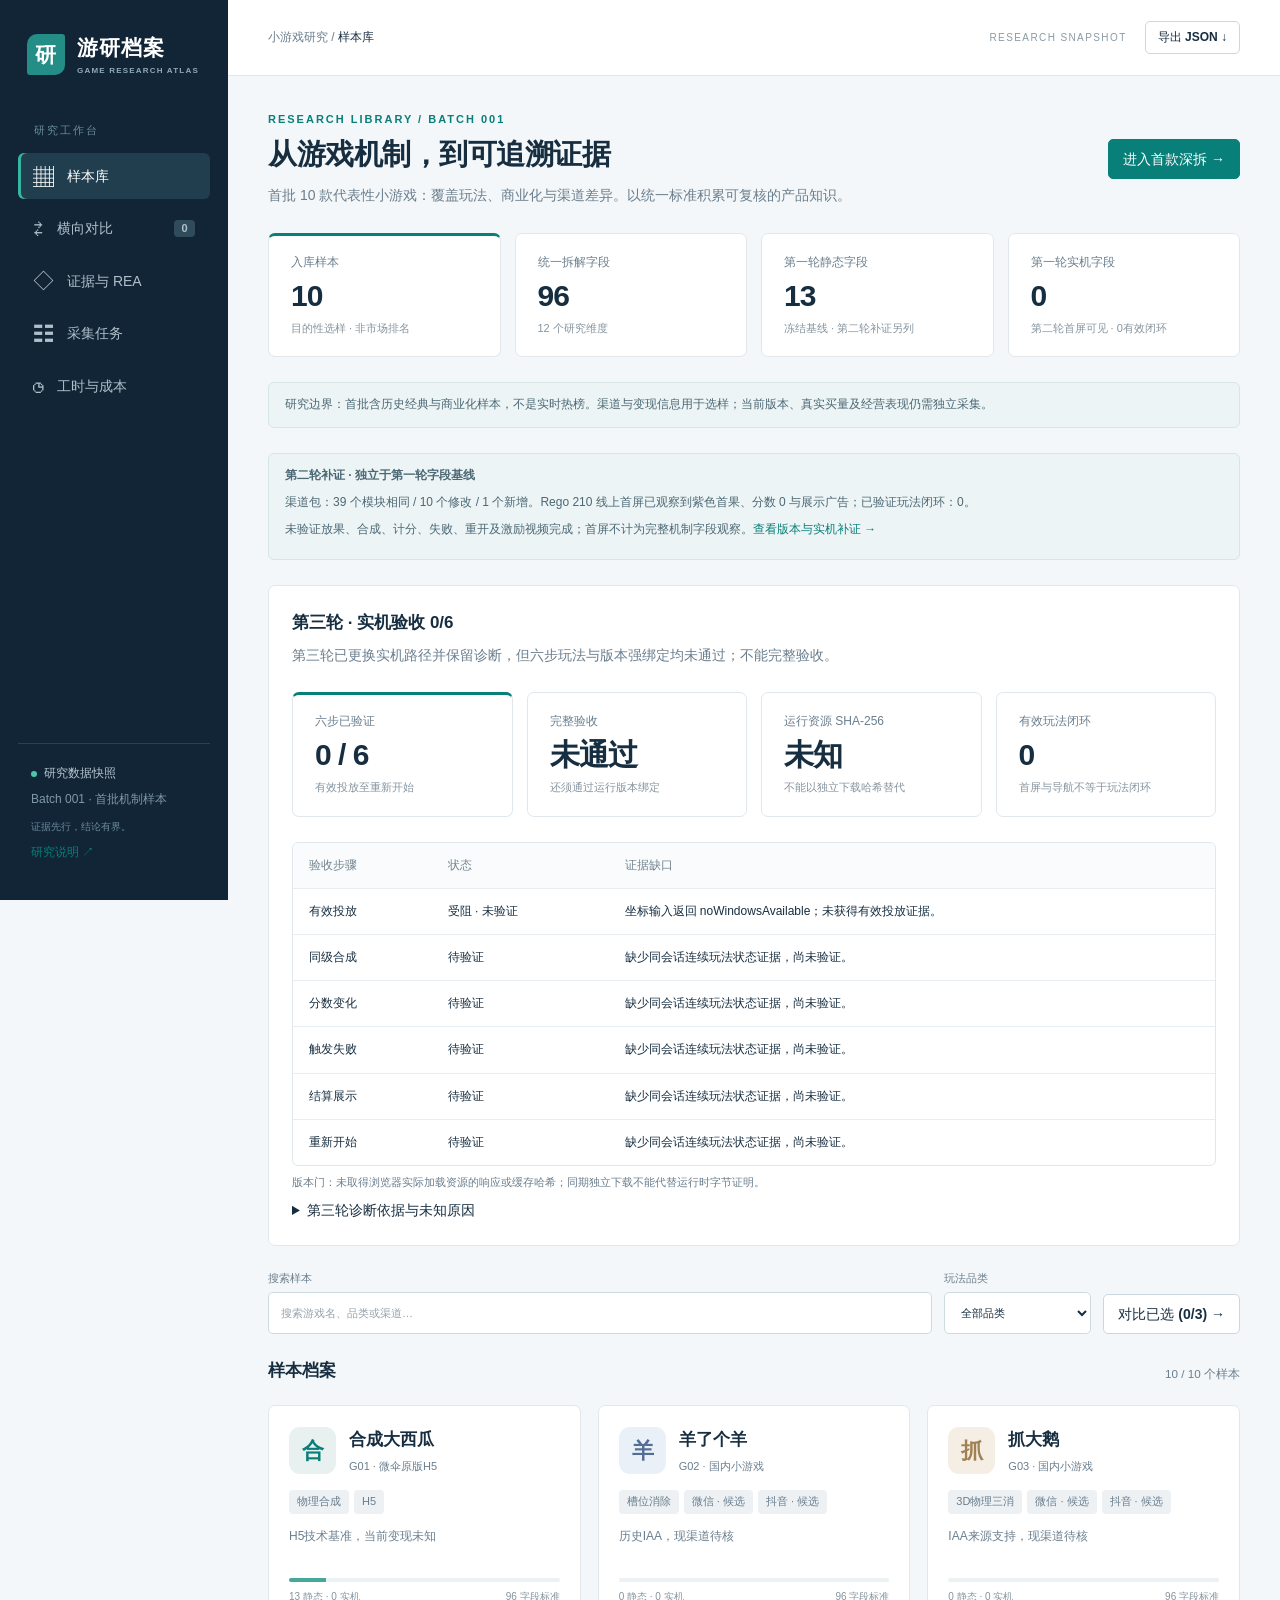
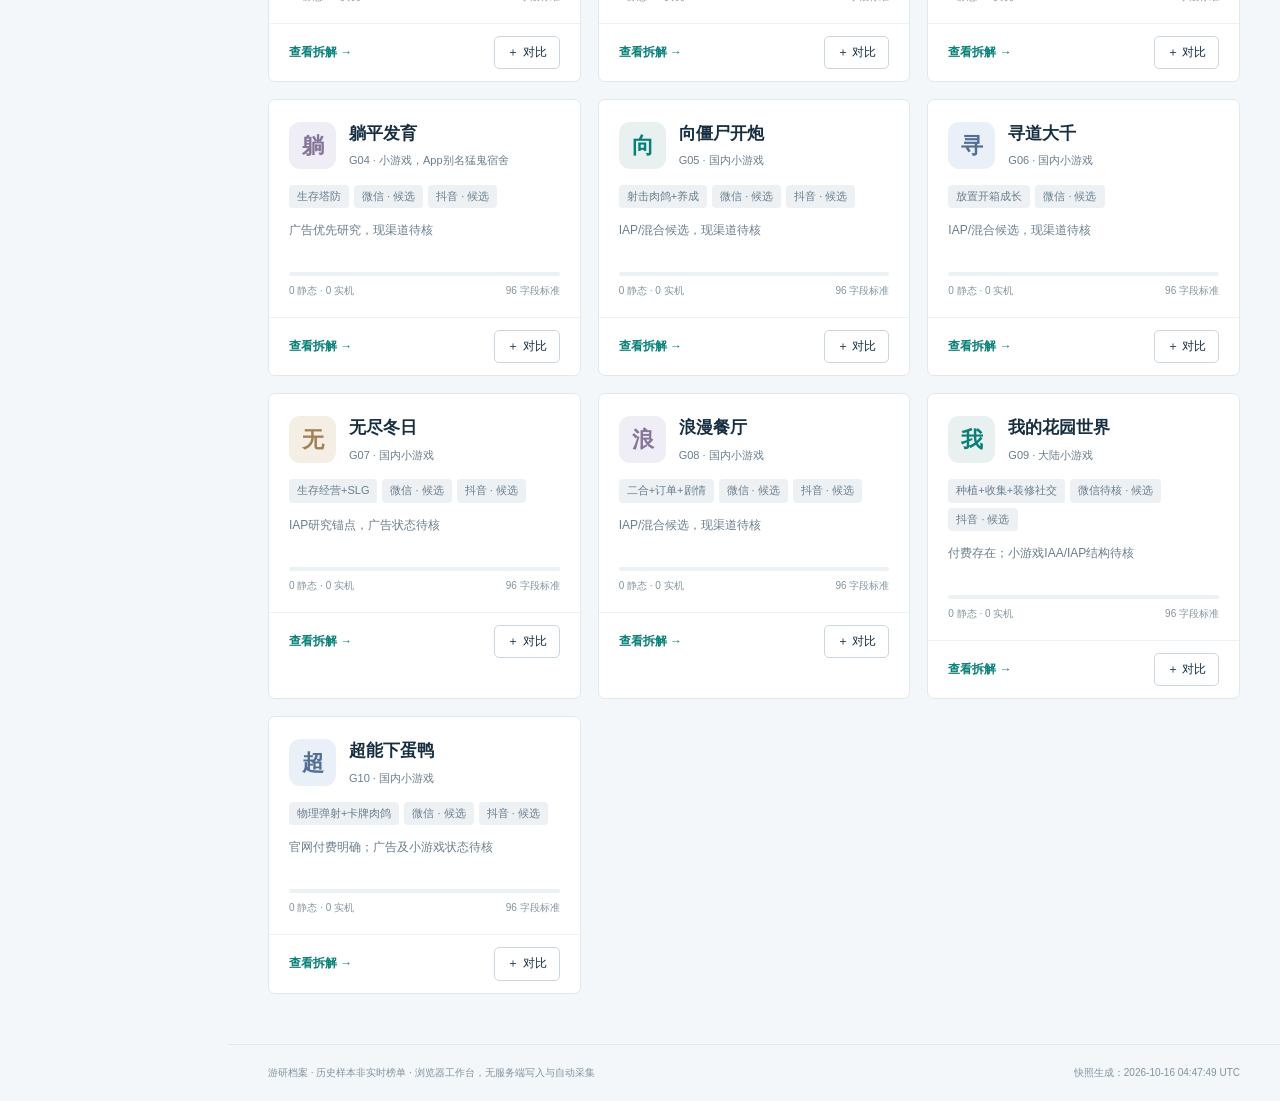
==== docs/index.html @ e25ce970 "Publish game research atlas with auditable evidence boundaries Add 10-game research library, compari" ====
<!doctype html>
<html lang="zh-CN"><head><meta charset="utf-8"><meta name="viewport" content="width=device-width,initial-scale=1"><meta name="description" content="游研档案：以可追溯证据研究小游戏机制。10款样本、96字段拆解、REA对照与持续采集工作台。"><title>游研档案 · 小游戏研究工作台</title><link rel="stylesheet" href="styles.css"><script src="core.js" defer></script><script src="app.js" defer></script></head>
<body><a class="skip" href="#main">跳到主内容</a><aside class="sidebar"><a class="brand" href="#library"><span class="brand-mark">研</span><span>游研档案<small>GAME RESEARCH ATLAS</small></span></a><div class="side-caption">研究工作台</div><nav aria-label="主导航"><a href="#library" data-nav="library"><span>▦</span>样本库</a><a href="#compare" data-nav="compare"><span>⇄</span>横向对比 <b id="compare-count">0</b></a><a href="#evidence" data-nav="evidence"><span>◇</span>证据与 REA</a><a href="#operations" data-nav="operations"><span>☷</span>采集任务</a><a href="#cost" data-nav="cost"><span>◷</span>工时与成本</a></nav><div class="side-bottom"><span class="status-dot"></span>研究数据快照<p>Batch 001 · 首批机制样本</p><small>证据先行，结论有界。</small><p><a href="about.html">研究说明 ↗</a></p></div></aside>
<div class="workspace"><header class="topbar"><span>小游戏研究 / <strong id="breadcrumb">样本库</strong></span><div><span class="local-chip">RESEARCH SNAPSHOT</span><button class="button small" id="export">导出 JSON ↓</button></div></header><main id="main" tabindex="-1"><div class="loading">正在读取研究快照…</div></main><footer>游研档案 · 历史样本非实时榜单 · 浏览器工作台，无服务端写入与自动采集<span id="snapshot-date"></span></footer></div><div id="toast" role="status" aria-live="polite"></div></body></html>
---- docs/styles.css ----
:root{--navy:#112537;--ink:#172e40;--muted:#6a7e8d;--line:#e1e8ed;--bg:#f4f7f9;--teal:#087f78;--pale:#e9f5f2;--amber:#a86a1a}*{box-sizing:border-box}body{margin:0;font-family:Inter,-apple-system,BlinkMacSystemFont,"PingFang SC","Microsoft YaHei",sans-serif;color:var(--ink);background:var(--bg);font-size:14px;line-height:1.6}button,input,select{font:inherit}button,a,summary,select{touch-action:manipulation}a{color:var(--teal);text-decoration:none}button,a,input,select,summary{outline-offset:4px}:focus-visible{outline:3px solid #2aaba0}button{cursor:pointer}button:disabled{cursor:not-allowed;opacity:.5}.skip{position:fixed;top:-60px;left:15px;z-index:50;background:white;padding:12px}.skip:focus{top:10px}.sidebar{position:fixed;inset:0 auto 0 0;width:228px;background:var(--navy);color:#b8c8d1;padding:31px 18px;display:flex;flex-direction:column;z-index:5}.brand{color:white;display:flex;gap:12px;align-items:center;padding:0 9px;font-size:21px;font-weight:650;letter-spacing:1px}.brand-mark{background:#248d85;color:white;width:38px;height:41px;text-align:center;line-height:41px;border-radius:10px 3px}.brand small{display:block;font-size:8px;color:#91aab7;letter-spacing:1.2px}.side-caption{font-size:11px;letter-spacing:2px;margin:45px 16px 13px;color:#6c8b9b}.sidebar nav{display:grid;gap:6px}.sidebar nav a{color:#aec0ca;padding:12px 15px;border-radius:6px;display:flex;gap:13px;align-items:center}.sidebar nav a span{font-size:21px;line-height:1}.sidebar nav a.active{background:#203e4e;color:#fff;box-shadow:inset 3px 0 #36b6a0}.sidebar nav a:hover{background:#1b3546}.sidebar nav b{margin-left:auto;background:#304c5c;font-size:11px;min-width:21px;border-radius:4px;text-align:center}.side-bottom{margin-top:auto;font-size:12px;padding:20px 13px 0;border-top:1px solid #2b414f}.side-bottom p{margin:7px 0;color:#8098a6}.side-bottom small{color:#6c899a}.status-dot{width:6px;height:6px;background:#4cc5ab;display:inline-block;border-radius:50%;margin-right:7px}.workspace{margin-left:228px}.topbar{height:76px;padding:0 40px;background:#fff;border-bottom:1px solid var(--line);display:flex;justify-content:space-between;align-items:center;color:var(--muted);font-size:12px;gap:20px}.topbar strong{color:var(--ink);font-weight:500}.topbar>div{display:flex;align-items:center;gap:18px}.local-chip{font-size:10px;letter-spacing:1.4px;color:#8a9aa4}.button{border:1px solid #cbd7df;border-radius:5px;background:#fff;color:var(--ink);padding:8px 14px;font-weight:550;display:inline-flex;align-items:center;justify-content:center;gap:8px}.button:hover{border-color:var(--teal);color:var(--teal)}.button.primary{background:var(--teal);border-color:var(--teal);color:white}.button.selected{background:var(--pale);border-color:#80bfb5;color:#076e66}.button.small{padding:6px 12px;font-size:12px}main{padding:35px 40px 50px;max-width:1700px;margin:auto;min-height:calc(100vh - 130px)}.eyebrow{font-size:11px;letter-spacing:2px;font-weight:650;color:var(--teal);margin-bottom:7px}h1{font-size:29px;line-height:1.3;letter-spacing:-.5px;font-weight:650;margin:0 0 11px}h2{font-size:17px;margin:0 0 6px;font-weight:650}h3{font-size:14px;margin:0 0 8px}p{margin:8px 0}.intro{color:var(--muted);max-width:850px;margin:0}.page-heading{display:flex;align-items:center;justify-content:space-between;gap:20px;margin-bottom:26px}.badge{font-size:11px;white-space:nowrap;padding:3px 8px;border-radius:4px;background:#edf1f4;color:#687d8d;display:inline-flex;align-items:center;gap:5px;font-weight:500}.badge.static_verified,.badge.observed{background:#e6f4ef;color:#147865}.badge.blocked{background:#fff1dc;color:#98631e}.badge.inferred{background:#f0ebfb;color:#7861a2}.metrics{display:grid;grid-template-columns:repeat(4,1fr);gap:14px;margin:25px 0}.metric{background:#fff;border:1px solid var(--line);padding:19px 22px;border-radius:7px}.metric label{display:block;font-size:12px;color:var(--muted)}.metric strong{font-size:30px;font-weight:650;line-height:1.6;letter-spacing:-1px}.metric small{display:block;color:#85949f;font-size:11px}.metric.accent{border-top:3px solid var(--teal);padding-top:17px}.notice{background:#edf4f5;border:1px solid #d6e5e8;border-radius:6px;padding:12px 16px;color:#4b6875;font-size:12px;margin-bottom:25px}.notice.warn{background:#fff8ec;border-color:#f0dfbd;color:#8c6e3b}.toolbar{display:flex;align-items:end;gap:12px;margin:24px 0 16px;flex-wrap:wrap}.toolbar label{display:flex;flex-direction:column;gap:5px;font-size:11px;color:var(--muted)}.toolbar label.search{flex:1;min-width:210px}.toolbar input,.toolbar select{border:1px solid #cedae2;border-radius:5px;background:#fff;padding:10px 12px;color:var(--ink);min-height:42px}.toolbar input::placeholder{color:#94a2ac}.section-title{display:flex;justify-content:space-between;align-items:center;margin:23px 0 14px}.section-title small{color:var(--muted)}.sample-grid{display:grid;grid-template-columns:repeat(3,minmax(0,1fr));gap:17px}.sample-card{border:1px solid var(--line);border-radius:7px;background:white;overflow:hidden;transition:box-shadow .15s,transform .15s}.sample-card:hover{box-shadow:0 6px 20px #132b3b0a;transform:translateY(-2px)}.card-header{padding:20px 20px 14px;display:flex;gap:13px;align-items:center}.game-mark{width:47px;height:47px;flex:0 0 47px;border-radius:11px;background:#e8f1ef;display:flex;align-items:center;justify-content:center;color:var(--teal);font-weight:750;font-size:22px;letter-spacing:-1px}.game-mark.tone-1{background:#eaf0f8;color:#536e95}.game-mark.tone-2{background:#f5eee5;color:#a18153}.game-mark.tone-3{background:#efedf5;color:#857599}.card-header h2{font-size:17px;margin:0 0 1px}.card-header small{font-size:11px;color:var(--muted)}.card-body{padding:0 20px 18px}.card-tags{display:flex;gap:5px;flex-wrap:wrap;margin-bottom:13px}.card-sub{font-size:12px;color:var(--muted);min-height:38px}.progress-track{height:4px;background:#ecf1f4;border-radius:3px;margin:13px 0 7px;overflow:hidden}.progress-track i{display:block;height:100%;background:#46a898}.progress-caption{display:flex;justify-content:space-between;font-size:10px;color:#83949e}.card-actions{border-top:1px solid #edf1f4;display:flex;padding:12px 20px;justify-content:space-between;align-items:center}.card-actions a{font-size:12px;font-weight:600}.empty{padding:52px 25px;text-align:center;border:1px dashed #c7d4dc;border-radius:7px;background:white;color:var(--muted);grid-column:1/-1}.empty strong{display:block;color:var(--ink);font-size:17px;margin-bottom:6px}.panel{background:#fff;border:1px solid var(--line);border-radius:7px;padding:23px;margin:17px 0}.two-columns{display:grid;grid-template-columns:1fr 1fr;gap:18px}.two-columns>.panel{margin-top:0}.key-value{display:grid;grid-template-columns:120px 1fr;gap:10px;font-size:12px;margin-top:15px}.key-value dt{color:var(--muted)}.key-value dd{margin:0;overflow-wrap:anywhere}.subnav{display:flex;gap:7px;flex-wrap:wrap;margin:23px 0}.subnav a{padding:6px 11px;background:white;border:1px solid var(--line);font-size:12px;border-radius:4px}.field-group{scroll-margin-top:20px}.field-group>h2{padding:18px 0 8px}.field-group>h2 small{color:var(--muted);font-size:11px;font-weight:400;margin-left:9px}.field{border:1px solid var(--line);border-bottom:0;background:#fff}.field:first-of-type{border-radius:6px 6px 0 0}.field:last-child{border-bottom:1px solid var(--line);border-radius:0 0 6px 6px}.field summary{padding:14px 17px;cursor:pointer;display:flex;justify-content:space-between;gap:15px;list-style:none;font-size:13px}.field summary::-webkit-details-marker{display:none}.field summary:before{content:'›';color:#8c9aa3;font-size:18px;line-height:20px}.field[open] summary:before{transform:rotate(90deg)}.field summary .question{flex:1}.field-content{padding:0 20px 20px 43px;font-size:12px}.field-id{font-family:monospace;font-size:10px;color:#7e929e;overflow-wrap:anywhere;margin-bottom:10px}.finding{border-left:2px solid #b3d9d1;padding-left:12px;margin:12px 0;line-height:1.9}.muted{color:var(--muted)}.evidence-links{display:flex;flex-wrap:wrap;gap:6px;margin:12px 0}.evidence-links a{font-family:monospace;font-size:11px;border:1px solid #c8dfdb;background:#f3faf8;border-radius:4px;padding:3px 8px}.table-wrap{overflow:auto;border:1px solid var(--line);border-radius:6px;background:#fff}table{width:100%;border-collapse:collapse;font-size:12px}th,td{text-align:left;padding:13px 16px;border-bottom:1px solid #e8edf1;vertical-align:top}th{font-weight:550;background:#f9fbfc;color:#738590;white-space:nowrap}tr:last-child td{border-bottom:0}td strong{font-weight:600}.compare-table{min-width:700px;table-layout:fixed}.compare-table th:first-child{width:210px}.compare-table td{min-width:220px;overflow-wrap:anywhere}.compare-table .finding{font-size:11px}.compare-table details summary{cursor:pointer;color:var(--teal);margin-top:7px}.compare-selectors{display:flex;flex-wrap:wrap;gap:8px}.evidence-card{scroll-margin-top:20px}.evidence-card .source-row{font-size:11px;color:var(--muted);display:flex;justify-content:space-between;gap:10px;margin-bottom:10px}.code-label{font-family:monospace;font-size:11px;overflow-wrap:anywhere;color:#698293}.task-details summary{cursor:pointer;color:var(--teal)}.task-details ul{padding-left:18px}.task-details li{margin:5px 0}.pill-line{display:flex;align-items:center;gap:10px;flex-wrap:wrap}.formula{background:#f4f7f9;padding:14px;border-radius:4px;font-size:12px;overflow-wrap:anywhere}.bar-row{display:grid;grid-template-columns:105px 1fr 65px;align-items:center;gap:12px;font-size:12px;margin:20px 0}.bar-row .bar{height:23px;background:#edf2f4;overflow:hidden;border-radius:3px}.bar-row .bar i{display:block;background:#278d80;height:100%}.bar-row.secondary .bar i{background:#94aab8}footer{padding:20px 40px;font-size:10px;color:#81939e;border-top:1px solid var(--line);display:flex;justify-content:space-between;gap:15px}#toast{position:fixed;bottom:25px;left:50%;transform:translateX(-50%);background:#1d394b;color:white;padding:12px 20px;border-radius:6px;z-index:20;box-shadow:0 4px 20px #0002;display:none;max-width:90vw}.loading{padding:50px;text-align:center;color:var(--muted)}.inline-note{font-size:11px;color:var(--muted)}ul.clean{padding-left:18px;font-size:12px;line-height:1.9}.back{display:inline-block;font-size:12px;margin-bottom:18px}.mini-label{font-size:10px;letter-spacing:1px;color:var(--muted)}.comparison-highlight{font-size:24px;color:var(--teal);font-weight:650}.block-title{display:flex;gap:10px;align-items:center;margin-bottom:12px}#main:focus{outline:none}@media(min-width:1500px){.sample-grid{grid-template-columns:repeat(4,minmax(0,1fr))}}@media(max-width:1150px){.sample-grid{grid-template-columns:repeat(2,minmax(0,1fr))}.sidebar{width:205px}.workspace{margin-left:205px}main{padding:28px}.topbar{padding:0 28px}.metrics{gap:10px}.metric{padding:16px}.metric.accent{padding-top:14px}}@media(max-width:760px){.sidebar{position:relative;width:auto;padding:17px 20px}.brand{font-size:20px;padding:0}.brand-mark{width:34px;height:35px;line-height:35px}.side-caption,.side-bottom{display:none}.sidebar nav{display:flex;overflow:auto;margin:18px -6px -4px;gap:3px}.sidebar nav a{padding:8px 10px;white-space:nowrap;font-size:12px}.sidebar nav a span{display:none}.sidebar nav b{font-size:10px}.workspace{margin:0}.topbar{height:58px;padding:0 20px}.local-chip{display:none}main{padding:24px 20px}.page-heading{display:block}.page-heading>.button{margin-top:15px}h1{font-size:25px}.metrics{grid-template-columns:repeat(2,1fr);margin:22px 0}.metric strong{font-size:27px}.sample-grid{gap:12px}.card-header{padding:16px 14px 12px;gap:9px}.card-header h2{font-size:15px}.game-mark{width:36px;height:38px;flex-basis:36px;font-size:19px}.card-body{padding:0 14px 15px}.card-actions{padding:11px 14px;gap:6px}.card-actions .button{padding:5px 7px;font-size:10px}.card-actions a{font-size:11px}.card-sub{font-size:11px}.two-columns{grid-template-columns:1fr;gap:0}.panel{padding:18px}.toolbar{gap:8px}.toolbar label.search{flex-basis:100%}.toolbar label{flex:1}.toolbar select{width:100%}.field summary{padding:13px 11px;gap:8px}.field-content{padding-left:28px}.field .badge{font-size:9px}.key-value{grid-template-columns:90px 1fr}footer{padding:17px 20px;display:block}.bar-row{grid-template-columns:85px 1fr 50px;gap:8px}}@media(max-width:390px){.sample-grid{grid-template-columns:1fr}.topbar{font-size:10px}.metric{padding:14px}.page-heading .intro{font-size:12px}}@media(prefers-reduced-motion:reduce){*{scroll-behavior:auto!important;transition:none!important}}
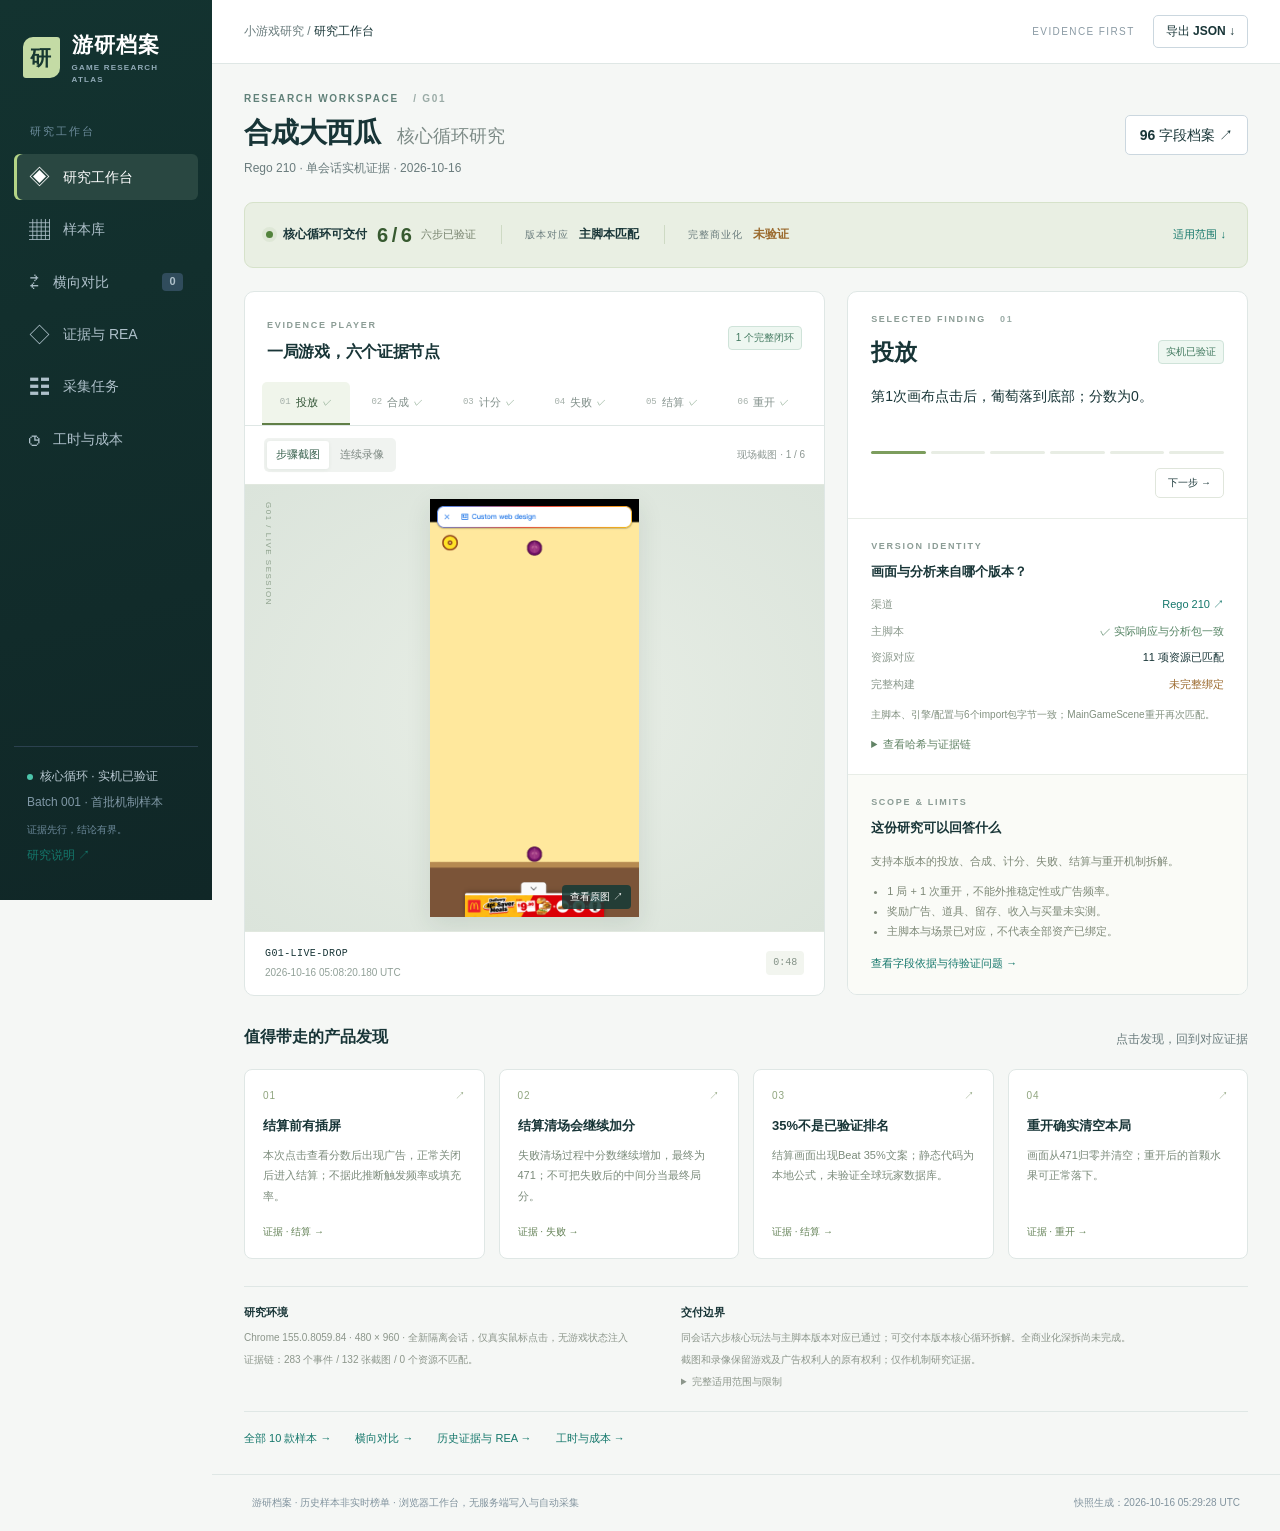
==== commit 87dbc6c3: "Publish verified six-step gameplay evidence and research workbench Add the original uninterrupted ca" ====
--- a/docs/index.html
+++ b/docs/index.html
@@ -1,4 +1,4 @@
 <!doctype html>
-<html lang="zh-CN"><head><meta charset="utf-8"><meta name="viewport" content="width=device-width,initial-scale=1"><meta name="description" content="游研档案：以可追溯证据研究小游戏机制。10款样本、96字段拆解、REA对照与持续采集工作台。"><title>游研档案 · 小游戏研究工作台</title><link rel="stylesheet" href="styles.css"><script src="core.js" defer></script><script src="app.js" defer></script></head>
-<body><a class="skip" href="#main">跳到主内容</a><aside class="sidebar"><a class="brand" href="#library"><span class="brand-mark">研</span><span>游研档案<small>GAME RESEARCH ATLAS</small></span></a><div class="side-caption">研究工作台</div><nav aria-label="主导航"><a href="#library" data-nav="library"><span>▦</span>样本库</a><a href="#compare" data-nav="compare"><span>⇄</span>横向对比 <b id="compare-count">0</b></a><a href="#evidence" data-nav="evidence"><span>◇</span>证据与 REA</a><a href="#operations" data-nav="operations"><span>☷</span>采集任务</a><a href="#cost" data-nav="cost"><span>◷</span>工时与成本</a></nav><div class="side-bottom"><span class="status-dot"></span>研究数据快照<p>Batch 001 · 首批机制样本</p><small>证据先行，结论有界。</small><p><a href="about.html">研究说明 ↗</a></p></div></aside>
-<div class="workspace"><header class="topbar"><span>小游戏研究 / <strong id="breadcrumb">样本库</strong></span><div><span class="local-chip">RESEARCH SNAPSHOT</span><button class="button small" id="export">导出 JSON ↓</button></div></header><main id="main" tabindex="-1"><div class="loading">正在读取研究快照…</div></main><footer>游研档案 · 历史样本非实时榜单 · 浏览器工作台，无服务端写入与自动采集<span id="snapshot-date"></span></footer></div><div id="toast" role="status" aria-live="polite"></div></body></html>
+<html lang="zh-CN"><head><meta charset="utf-8"><meta name="viewport" content="width=device-width,initial-scale=1"><meta name="description" content="游研档案：以可追溯证据研究小游戏机制。六步实机证据、版本对应、96字段拆解与跨样本研究工作台。"><title>游研档案 · 小游戏研究工作台</title><link rel="stylesheet" href="styles.css"><script src="core.js" defer></script><script src="app.js" defer></script></head>
+<body><a class="skip" href="#main">跳到主内容</a><aside class="sidebar"><a class="brand" href="#workbench"><span class="brand-mark">研</span><span>游研档案<small>GAME RESEARCH ATLAS</small></span></a><div class="side-caption">研究工作台</div><nav aria-label="主导航"><a href="#workbench" data-nav="workbench"><span>◈</span>研究工作台</a><a href="#library" data-nav="library"><span>▦</span>样本库</a><a href="#compare" data-nav="compare"><span>⇄</span>横向对比 <b id="compare-count">0</b></a><a href="#evidence" data-nav="evidence"><span>◇</span>证据与 REA</a><a href="#operations" data-nav="operations"><span>☷</span>采集任务</a><a href="#cost" data-nav="cost"><span>◷</span>工时与成本</a></nav><div class="side-bottom"><span class="status-dot"></span>核心循环 · 实机已验证<p>Batch 001 · 首批机制样本</p><small>证据先行，结论有界。</small><p><a href="about.html">研究说明 ↗</a></p></div></aside>
+<div class="workspace"><header class="topbar"><span>小游戏研究 / <strong id="breadcrumb">样本库</strong></span><div><span class="local-chip">EVIDENCE FIRST</span><button class="button small" id="export">导出 JSON ↓</button></div></header><main id="main" tabindex="-1"><div class="loading">正在读取研究快照…</div></main><footer>游研档案 · 历史样本非实时榜单 · 浏览器工作台，无服务端写入与自动采集<span id="snapshot-date"></span></footer></div><div id="toast" role="status" aria-live="polite"></div></body></html>
--- a/docs/styles.css
+++ b/docs/styles.css
@@ -1 +1,10 @@
 :root{--navy:#112537;--ink:#172e40;--muted:#6a7e8d;--line:#e1e8ed;--bg:#f4f7f9;--teal:#087f78;--pale:#e9f5f2;--amber:#a86a1a}*{box-sizing:border-box}body{margin:0;font-family:Inter,-apple-system,BlinkMacSystemFont,"PingFang SC","Microsoft YaHei",sans-serif;color:var(--ink);background:var(--bg);font-size:14px;line-height:1.6}button,input,select{font:inherit}button,a,summary,select{touch-action:manipulation}a{color:var(--teal);text-decoration:none}button,a,input,select,summary{outline-offset:4px}:focus-visible{outline:3px solid #2aaba0}button{cursor:pointer}button:disabled{cursor:not-allowed;opacity:.5}.skip{position:fixed;top:-60px;left:15px;z-index:50;background:white;padding:12px}.skip:focus{top:10px}.sidebar{position:fixed;inset:0 auto 0 0;width:228px;background:var(--navy);color:#b8c8d1;padding:31px 18px;display:flex;flex-direction:column;z-index:5}.brand{color:white;display:flex;gap:12px;align-items:center;padding:0 9px;font-size:21px;font-weight:650;letter-spacing:1px}.brand-mark{background:#248d85;color:white;width:38px;height:41px;text-align:center;line-height:41px;border-radius:10px 3px}.brand small{display:block;font-size:8px;color:#91aab7;letter-spacing:1.2px}.side-caption{font-size:11px;letter-spacing:2px;margin:45px 16px 13px;color:#6c8b9b}.sidebar nav{display:grid;gap:6px}.sidebar nav a{color:#aec0ca;padding:12px 15px;border-radius:6px;display:flex;gap:13px;align-items:center}.sidebar nav a span{font-size:21px;line-height:1}.sidebar nav a.active{background:#203e4e;color:#fff;box-shadow:inset 3px 0 #36b6a0}.sidebar nav a:hover{background:#1b3546}.sidebar nav b{margin-left:auto;background:#304c5c;font-size:11px;min-width:21px;border-radius:4px;text-align:center}.side-bottom{margin-top:auto;font-size:12px;padding:20px 13px 0;border-top:1px solid #2b414f}.side-bottom p{margin:7px 0;color:#8098a6}.side-bottom small{color:#6c899a}.status-dot{width:6px;height:6px;background:#4cc5ab;display:inline-block;border-radius:50%;margin-right:7px}.workspace{margin-left:228px}.topbar{height:76px;padding:0 40px;background:#fff;border-bottom:1px solid var(--line);display:flex;justify-content:space-between;align-items:center;color:var(--muted);font-size:12px;gap:20px}.topbar strong{color:var(--ink);font-weight:500}.topbar>div{display:flex;align-items:center;gap:18px}.local-chip{font-size:10px;letter-spacing:1.4px;color:#8a9aa4}.button{border:1px solid #cbd7df;border-radius:5px;background:#fff;color:var(--ink);padding:8px 14px;font-weight:550;display:inline-flex;align-items:center;justify-content:center;gap:8px}.button:hover{border-color:var(--teal);color:var(--teal)}.button.primary{background:var(--teal);border-color:var(--teal);color:white}.button.selected{background:var(--pale);border-color:#80bfb5;color:#076e66}.button.small{padding:6px 12px;font-size:12px}main{padding:35px 40px 50px;max-width:1700px;margin:auto;min-height:calc(100vh - 130px)}.eyebrow{font-size:11px;letter-spacing:2px;font-weight:650;color:var(--teal);margin-bottom:7px}h1{font-size:29px;line-height:1.3;letter-spacing:-.5px;font-weight:650;margin:0 0 11px}h2{font-size:17px;margin:0 0 6px;font-weight:650}h3{font-size:14px;margin:0 0 8px}p{margin:8px 0}.intro{color:var(--muted);max-width:850px;margin:0}.page-heading{display:flex;align-items:center;justify-content:space-between;gap:20px;margin-bottom:26px}.badge{font-size:11px;white-space:nowrap;padding:3px 8px;border-radius:4px;background:#edf1f4;color:#687d8d;display:inline-flex;align-items:center;gap:5px;font-weight:500}.badge.static_verified,.badge.observed{background:#e6f4ef;color:#147865}.badge.blocked{background:#fff1dc;color:#98631e}.badge.inferred{background:#f0ebfb;color:#7861a2}.metrics{display:grid;grid-template-columns:repeat(4,1fr);gap:14px;margin:25px 0}.metric{background:#fff;border:1px solid var(--line);padding:19px 22px;border-radius:7px}.metric label{display:block;font-size:12px;color:var(--muted)}.metric strong{font-size:30px;font-weight:650;line-height:1.6;letter-spacing:-1px}.metric small{display:block;color:#85949f;font-size:11px}.metric.accent{border-top:3px solid var(--teal);padding-top:17px}.notice{background:#edf4f5;border:1px solid #d6e5e8;border-radius:6px;padding:12px 16px;color:#4b6875;font-size:12px;margin-bottom:25px}.notice.warn{background:#fff8ec;border-color:#f0dfbd;color:#8c6e3b}.toolbar{display:flex;align-items:end;gap:12px;margin:24px 0 16px;flex-wrap:wrap}.toolbar label{display:flex;flex-direction:column;gap:5px;font-size:11px;color:var(--muted)}.toolbar label.search{flex:1;min-width:210px}.toolbar input,.toolbar select{border:1px solid #cedae2;border-radius:5px;background:#fff;padding:10px 12px;color:var(--ink);min-height:42px}.toolbar input::placeholder{color:#94a2ac}.section-title{display:flex;justify-content:space-between;align-items:center;margin:23px 0 14px}.section-title small{color:var(--muted)}.sample-grid{display:grid;grid-template-columns:repeat(3,minmax(0,1fr));gap:17px}.sample-card{border:1px solid var(--line);border-radius:7px;background:white;overflow:hidden;transition:box-shadow .15s,transform .15s}.sample-card:hover{box-shadow:0 6px 20px #132b3b0a;transform:translateY(-2px)}.card-header{padding:20px 20px 14px;display:flex;gap:13px;align-items:center}.game-mark{width:47px;height:47px;flex:0 0 47px;border-radius:11px;background:#e8f1ef;display:flex;align-items:center;justify-content:center;color:var(--teal);font-weight:750;font-size:22px;letter-spacing:-1px}.game-mark.tone-1{background:#eaf0f8;color:#536e95}.game-mark.tone-2{background:#f5eee5;color:#a18153}.game-mark.tone-3{background:#efedf5;color:#857599}.card-header h2{font-size:17px;margin:0 0 1px}.card-header small{font-size:11px;color:var(--muted)}.card-body{padding:0 20px 18px}.card-tags{display:flex;gap:5px;flex-wrap:wrap;margin-bottom:13px}.card-sub{font-size:12px;color:var(--muted);min-height:38px}.progress-track{height:4px;background:#ecf1f4;border-radius:3px;margin:13px 0 7px;overflow:hidden}.progress-track i{display:block;height:100%;background:#46a898}.progress-caption{display:flex;justify-content:space-between;font-size:10px;color:#83949e}.card-actions{border-top:1px solid #edf1f4;display:flex;padding:12px 20px;justify-content:space-between;align-items:center}.card-actions a{font-size:12px;font-weight:600}.empty{padding:52px 25px;text-align:center;border:1px dashed #c7d4dc;border-radius:7px;background:white;color:var(--muted);grid-column:1/-1}.empty strong{display:block;color:var(--ink);font-size:17px;margin-bottom:6px}.panel{background:#fff;border:1px solid var(--line);border-radius:7px;padding:23px;margin:17px 0}.two-columns{display:grid;grid-template-columns:1fr 1fr;gap:18px}.two-columns>.panel{margin-top:0}.key-value{display:grid;grid-template-columns:120px 1fr;gap:10px;font-size:12px;margin-top:15px}.key-value dt{color:var(--muted)}.key-value dd{margin:0;overflow-wrap:anywhere}.subnav{display:flex;gap:7px;flex-wrap:wrap;margin:23px 0}.subnav a{padding:6px 11px;background:white;border:1px solid var(--line);font-size:12px;border-radius:4px}.field-group{scroll-margin-top:20px}.field-group>h2{padding:18px 0 8px}.field-group>h2 small{color:var(--muted);font-size:11px;font-weight:400;margin-left:9px}.field{border:1px solid var(--line);border-bottom:0;background:#fff}.field:first-of-type{border-radius:6px 6px 0 0}.field:last-child{border-bottom:1px solid var(--line);border-radius:0 0 6px 6px}.field summary{padding:14px 17px;cursor:pointer;display:flex;justify-content:space-between;gap:15px;list-style:none;font-size:13px}.field summary::-webkit-details-marker{display:none}.field summary:before{content:'›';color:#8c9aa3;font-size:18px;line-height:20px}.field[open] summary:before{transform:rotate(90deg)}.field summary .question{flex:1}.field-content{padding:0 20px 20px 43px;font-size:12px}.field-id{font-family:monospace;font-size:10px;color:#7e929e;overflow-wrap:anywhere;margin-bottom:10px}.finding{border-left:2px solid #b3d9d1;padding-left:12px;margin:12px 0;line-height:1.9}.muted{color:var(--muted)}.evidence-links{display:flex;flex-wrap:wrap;gap:6px;margin:12px 0}.evidence-links a{font-family:monospace;font-size:11px;border:1px solid #c8dfdb;background:#f3faf8;border-radius:4px;padding:3px 8px}.table-wrap{overflow:auto;border:1px solid var(--line);border-radius:6px;background:#fff}table{width:100%;border-collapse:collapse;font-size:12px}th,td{text-align:left;padding:13px 16px;border-bottom:1px solid #e8edf1;vertical-align:top}th{font-weight:550;background:#f9fbfc;color:#738590;white-space:nowrap}tr:last-child td{border-bottom:0}td strong{font-weight:600}.compare-table{min-width:700px;table-layout:fixed}.compare-table th:first-child{width:210px}.compare-table td{min-width:220px;overflow-wrap:anywhere}.compare-table .finding{font-size:11px}.compare-table details summary{cursor:pointer;color:var(--teal);margin-top:7px}.compare-selectors{display:flex;flex-wrap:wrap;gap:8px}.evidence-card{scroll-margin-top:20px}.evidence-card .source-row{font-size:11px;color:var(--muted);display:flex;justify-content:space-between;gap:10px;margin-bottom:10px}.code-label{font-family:monospace;font-size:11px;overflow-wrap:anywhere;color:#698293}.task-details summary{cursor:pointer;color:var(--teal)}.task-details ul{padding-left:18px}.task-details li{margin:5px 0}.pill-line{display:flex;align-items:center;gap:10px;flex-wrap:wrap}.formula{background:#f4f7f9;padding:14px;border-radius:4px;font-size:12px;overflow-wrap:anywhere}.bar-row{display:grid;grid-template-columns:105px 1fr 65px;align-items:center;gap:12px;font-size:12px;margin:20px 0}.bar-row .bar{height:23px;background:#edf2f4;overflow:hidden;border-radius:3px}.bar-row .bar i{display:block;background:#278d80;height:100%}.bar-row.secondary .bar i{background:#94aab8}footer{padding:20px 40px;font-size:10px;color:#81939e;border-top:1px solid var(--line);display:flex;justify-content:space-between;gap:15px}#toast{position:fixed;bottom:25px;left:50%;transform:translateX(-50%);background:#1d394b;color:white;padding:12px 20px;border-radius:6px;z-index:20;box-shadow:0 4px 20px #0002;display:none;max-width:90vw}.loading{padding:50px;text-align:center;color:var(--muted)}.inline-note{font-size:11px;color:var(--muted)}ul.clean{padding-left:18px;font-size:12px;line-height:1.9}.back{display:inline-block;font-size:12px;margin-bottom:18px}.mini-label{font-size:10px;letter-spacing:1px;color:var(--muted)}.comparison-highlight{font-size:24px;color:var(--teal);font-weight:650}.block-title{display:flex;gap:10px;align-items:center;margin-bottom:12px}#main:focus{outline:none}@media(min-width:1500px){.sample-grid{grid-template-columns:repeat(4,minmax(0,1fr))}}@media(max-width:1150px){.sample-grid{grid-template-columns:repeat(2,minmax(0,1fr))}.sidebar{width:205px}.workspace{margin-left:205px}main{padding:28px}.topbar{padding:0 28px}.metrics{gap:10px}.metric{padding:16px}.metric.accent{padding-top:14px}}@media(max-width:760px){.sidebar{position:relative;width:auto;padding:17px 20px}.brand{font-size:20px;padding:0}.brand-mark{width:34px;height:35px;line-height:35px}.side-caption,.side-bottom{display:none}.sidebar nav{display:flex;overflow:auto;margin:18px -6px -4px;gap:3px}.sidebar nav a{padding:8px 10px;white-space:nowrap;font-size:12px}.sidebar nav a span{display:none}.sidebar nav b{font-size:10px}.workspace{margin:0}.topbar{height:58px;padding:0 20px}.local-chip{display:none}main{padding:24px 20px}.page-heading{display:block}.page-heading>.button{margin-top:15px}h1{font-size:25px}.metrics{grid-template-columns:repeat(2,1fr);margin:22px 0}.metric strong{font-size:27px}.sample-grid{gap:12px}.card-header{padding:16px 14px 12px;gap:9px}.card-header h2{font-size:15px}.game-mark{width:36px;height:38px;flex-basis:36px;font-size:19px}.card-body{padding:0 14px 15px}.card-actions{padding:11px 14px;gap:6px}.card-actions .button{padding:5px 7px;font-size:10px}.card-actions a{font-size:11px}.card-sub{font-size:11px}.two-columns{grid-template-columns:1fr;gap:0}.panel{padding:18px}.toolbar{gap:8px}.toolbar label.search{flex-basis:100%}.toolbar label{flex:1}.toolbar select{width:100%}.field summary{padding:13px 11px;gap:8px}.field-content{padding-left:28px}.field .badge{font-size:9px}.key-value{grid-template-columns:90px 1fr}footer{padding:17px 20px;display:block}.bar-row{grid-template-columns:85px 1fr 50px;gap:8px}}@media(max-width:390px){.sample-grid{grid-template-columns:1fr}.topbar{font-size:10px}.metric{padding:14px}.page-heading .intro{font-size:12px}}@media(prefers-reduced-motion:reduce){*{scroll-behavior:auto!important;transition:none!important}}
+/* Evidence-first research workspace */
+:root{--navy:#112b2d;--ink:#183537;--muted:#6a7c7d;--line:#dfe7e5;--bg:#f5f7f5;--teal:#14776b}.sidebar{width:212px;padding:28px 14px;background:linear-gradient(165deg,#133330,#102727)}.workspace{margin-left:212px}.sidebar nav a.active{background:#294741;box-shadow:inset 3px 0 #b4d486}.brand-mark{background:#c4dba5;color:#173831}.side-caption{margin-top:36px}.topbar{height:64px;padding:0 32px}main{padding:27px 32px;max-width:1600px;margin:auto}.desk-heading{display:flex;justify-content:space-between;align-items:center;gap:20px;margin-bottom:23px}.desk-heading .eyebrow{font-size:10px;letter-spacing:1.7px;color:#618179}.eyebrow span{color:#9aaba6;margin-left:10px}.desk-heading h1{font-size:28px;letter-spacing:-.7px;line-height:1.3;margin:8px 0}.desk-heading h1 span{font-weight:400;color:#7d8b87;font-size:18px;margin-left:16px;letter-spacing:0}.desk-heading p{font-size:12px;color:var(--muted);margin:7px 0 0}.delivery-strip{display:flex;align-items:center;gap:25px;padding:16px 21px;background:#e9efe3;border:1px solid #d6e2ca;border-radius:9px;margin-bottom:23px;font-size:12px}.delivery-strip>div{display:flex;align-items:center;gap:10px}.delivery-strip>div+div{border-left:1px solid #cedac4;padding-left:23px}.delivery-strip>a{margin-left:auto;font-size:11px;white-space:nowrap}.delivery-strip small{color:#77836e;font-size:11px}.delivery-count{font-size:20px;letter-spacing:-1px;font-weight:650;color:#375a30}.delivery-dot,.live-indicator{display:inline-block;background:#52833c;border-radius:50%;width:7px;height:7px;box-shadow:0 0 0 4px #52833c13;flex-shrink:0}.amber-text{color:#9b6a2e!important}.research-grid{display:grid;grid-template-columns:minmax(0,1.45fr) minmax(290px,1fr);gap:22px;align-items:start}.evidence-player,.research-inspector{background:#fff;border:1px solid var(--line);border-radius:10px;overflow:hidden;min-width:0}.player-title{padding:20px 22px 17px;display:flex;align-items:center;justify-content:space-between;gap:10px}.player-title .eyebrow,.inspector-section .eyebrow{font-size:9px;letter-spacing:1.7px;color:#8b9c95;margin:0}.player-title h2{font-size:16px;letter-spacing:-.3px;margin:5px 0 0}.verified-pill{display:inline-flex;border:1px solid #cfe3d9;background:#eef7f1;color:#40785e;border-radius:4px;padding:3px 7px;white-space:nowrap;font-size:10px;font-weight:500}.step-tabs{display:grid;grid-template-columns:repeat(6,minmax(0,1fr));padding:0 17px;border-bottom:1px solid var(--line);gap:4px}.step-tab{position:relative;display:flex;align-items:center;justify-content:center;gap:5px;padding:12px 0;color:#82908b;font-size:11px;border-bottom:2px solid transparent}.step-tab strong{font-weight:550}.step-tab>span{font-size:9px;font-family:monospace;color:#a4afa9}.step-tab i{font-size:9px;font-style:normal;color:#7c9e80}.step-tab.active{background:#f0f5eb;color:#315435;border-color:#617f47;border-radius:5px 5px 0 0}.media-toolbar{display:flex;justify-content:space-between;gap:10px;align-items:center;padding:12px 19px;font-size:10px;color:#8c9792}.segmented{display:flex;gap:2px;background:#f0f3f0;padding:3px;border-radius:5px}.segmented a{padding:5px 9px;border-radius:3px;color:#7e8983;font-size:11px}.segmented .active{background:#fff;color:#335d49;box-shadow:0 1px 4px #173c2410}.media-stage{background:radial-gradient(ellipse at 50% 50%,#e8eee6,#dbe4db);border-top:1px solid #e1e8df;border-bottom:1px solid #e1e8df;display:flex;justify-content:center;align-items:center;min-height:400px;height:448px;padding:14px;overflow:hidden;position:relative}.media-stage:before{content:'G01 / LIVE SESSION';position:absolute;left:16px;top:17px;font-size:8px;letter-spacing:1.5px;color:#8da18c;writing-mode:vertical-rl}.evidence-image-link{height:100%;display:block;position:relative;max-width:100%;line-height:0;box-shadow:0 8px 24px #203c241b}.runtime-image{display:block;height:100%;width:auto;max-width:100%;object-fit:contain;background:#fff}.evidence-image-link>span{position:absolute;bottom:8px;right:8px;color:#fff;background:#153b36dc;font-size:10px;line-height:1.4;padding:5px 8px;border-radius:4px}.media-stage video{height:100%;max-width:100%;width:100%;object-fit:contain}.video-stage{background:#122624;padding:0}.media-caption{display:flex;justify-content:space-between;gap:10px;padding:14px 20px;align-items:center;font-size:10px}.media-caption>span:first-child{display:grid;gap:3px}.media-caption strong{font-family:monospace;font-size:10px;letter-spacing:.4px;font-weight:500}.media-caption small{color:#91a098;font-size:10px}.timecode{font-family:monospace;color:#849287;background:#f2f5ef;padding:4px 7px;border-radius:4px;font-size:10px}.video-note{padding:0 20px 14px;font-size:10px;color:#7f8d83;margin:0}.inspector-section{padding:20px 23px;border-bottom:1px solid #e8ede7}.inspector-section:last-child{border:0}.finding-title{display:flex;justify-content:space-between;align-items:center;margin:8px 0 12px}.finding-title h2{font-size:23px;margin:0;letter-spacing:-.5px}.step-result{font-size:14px;line-height:1.9;min-height:52px;margin:0 0 16px}.step-progress{display:flex;gap:5px;margin-bottom:14px}.step-progress i{height:3px;flex:1;border-radius:2px;background:#e8ede4}.step-progress .current{background:#7c9d5d}.step-controls{display:flex;justify-content:space-between}.step-controls .button{border-color:#e0e6dc;font-size:10px}.inspector-section h3{font-size:13px;margin:9px 0 13px}.identity-list{margin:0;font-size:11px}.identity-list>div{display:flex;justify-content:space-between;gap:12px;margin:9px 0}.identity-list dt{color:#8b998d}.identity-list dd{margin:0;text-align:right}.check-text{color:#548363}.version-scope{font-size:10px;line-height:1.7;color:#81907f;margin:13px 0}.provenance{font-size:11px;color:#618365}.provenance summary{cursor:pointer}.provenance dl{background:#f6f8f4;padding:10px;font-size:9px;overflow-wrap:anywhere}.provenance dd{font-family:monospace;margin:3px 0 10px;color:#83917f}.scope-section{background:#fafbf7}.scope-section p,.scope-section li{font-size:11px;color:#7e8978;line-height:1.8}.scope-section ul{padding-left:16px;margin:10px 0}.scope-section>a{font-size:11px}.findings-section{margin-top:28px}.findings-section .section-title{margin-bottom:14px}.findings-section h2{font-size:16px}.finding-grid{display:grid;grid-template-columns:repeat(4,minmax(0,1fr));gap:14px}.insight-card{display:flex;flex-direction:column;color:var(--ink);padding:18px;background:#fff;border:1px solid var(--line);border-radius:8px;transition:border-color .15s,transform .15s}.insight-card:hover{border-color:#95af79;transform:translateY(-2px)}.insight-index{color:#90a57f;font-size:10px;letter-spacing:1px;display:flex;justify-content:space-between}.insight-card h3{font-size:13px;margin:12px 0 8px}.insight-card p{font-size:11px;color:#7b8b7b;line-height:1.85;margin:0 0 18px}.insight-source{font-size:10px;color:#648257;margin-top:auto}.research-bottom{display:grid;grid-template-columns:1fr 1.4fr;gap:32px;border-top:1px solid var(--line);margin-top:27px;padding-top:17px}.research-bottom h3{font-size:11px;margin:0 0 7px}.research-bottom p,.research-bottom summary{font-size:10px;color:#8c968b;line-height:1.8;margin:4px 0}.workspace-links{display:flex;gap:24px;padding-top:18px;margin-top:16px;border-top:1px solid var(--line);font-size:11px}.runtime-banner{display:flex;align-items:center;gap:16px;padding:17px 20px;background:#eaf1e4;border:1px solid #d7e2cb;border-radius:8px;margin:20px 0;color:#395931}.runtime-banner>span:nth-child(2){display:grid;gap:4px}.runtime-banner small{font-size:11px;color:#7b8b70}.banner-arrow{margin-left:auto;font-size:12px}.history-fold{padding:14px 18px;border:1px solid var(--line);border-radius:6px;margin:18px 0;font-size:12px;background:#fff}.history-fold>summary{cursor:pointer}.history-fold>summary span{font-size:10px;color:#97a28e;margin-left:12px}.history-fold>div{padding-top:14px}.latest-cost{border-top:3px solid #87a76a}.research-grid,.finding-grid,.research-bottom{overflow-wrap:anywhere}
+@media(min-width:1550px){.media-stage{height:530px}.inspector-section{padding:23px 26px}.step-result{font-size:16px}}
+@media(max-width:1180px){.sidebar{width:184px}.workspace{margin-left:184px}.brand{font-size:18px;gap:9px}.brand small{font-size:7px}.topbar{padding:0 25px}main{padding:24px}.delivery-strip{gap:14px;padding:14px}.delivery-strip>div+div{padding-left:14px}.delivery-strip small{display:none}.research-grid{gap:16px;grid-template-columns:minmax(0,1.15fr) minmax(275px,1fr)}.player-title{padding:18px 16px}.player-title h2{font-size:14px}.player-title>.verified-pill{font-size:9px}.step-tabs{padding:0 9px}.step-tab{gap:4px}.step-tab i{display:none}.inspector-section{padding:17px 19px}.finding-grid{gap:10px}.insight-card{padding:15px}.media-stage{height:439px}.media-toolbar{padding:11px 12px}.media-toolbar>span{font-size:9px}.desk-heading h1{font-size:25px}.desk-heading h1 span{font-size:15px}}
+@media(max-width:960px) and (min-width:761px){.desk-heading h1 span{display:block;margin:5px 0 0}.delivery-strip>div{gap:7px}.delivery-strip>a{display:none}.delivery-strip .mini-label{font-size:9px}.delivery-strip{font-size:10px}.player-title>.verified-pill{display:none}.finding-grid{grid-template-columns:repeat(2,minmax(0,1fr))}.research-grid{grid-template-columns:minmax(0,1fr) minmax(250px,1fr)}.media-toolbar>span{display:none}.step-tab{font-size:10px}.step-tab>span{display:none}.research-bottom{gap:22px}.step-result{font-size:13px}}
+@media(max-width:760px){.sidebar{position:relative;width:auto;padding:16px 20px}.workspace{margin-left:0}.sidebar nav{margin-top:14px}.topbar{padding:0 20px;height:55px}main{padding:22px 18px}.desk-heading{align-items:start;gap:8px}.desk-heading h1{font-size:23px}.desk-heading h1 span{display:block;margin:5px 0 0;font-size:14px}.desk-heading p{font-size:10px}.desk-heading>.button{font-size:10px;padding:7px 10px}.delivery-strip{flex-wrap:wrap;gap:11px;padding:13px 15px;margin-bottom:18px}.delivery-strip>div:first-child{width:100%;gap:10px}.delivery-strip>div+div{border:0;padding:0}.delivery-strip>div:nth-child(3){margin-left:10px}.delivery-strip>a{font-size:10px}.delivery-strip>div{font-size:11px}.delivery-count{font-size:19px}.delivery-strip small{display:inline}.research-grid{grid-template-columns:1fr;gap:16px}.media-stage{height:440px;min-height:320px}.player-title{padding:18px}.player-title h2{font-size:15px}.step-tab{font-size:11px;padding:12px 0}.step-tab i{display:inline}.media-toolbar{padding:11px 15px}.research-inspector{display:block}.inspector-section{padding:18px 20px}.step-result{min-height:0}.scope-section{padding-bottom:20px}.finding-grid{grid-template-columns:repeat(2,minmax(0,1fr));gap:10px}.insight-card{padding:15px}.insight-card h3{font-size:12px}.research-bottom{grid-template-columns:1fr;gap:15px}.workspace-links{gap:15px;flex-wrap:wrap;font-size:10px}.runtime-banner{padding:14px;gap:12px}.runtime-banner strong{font-size:12px}.runtime-banner small{font-size:10px}.banner-arrow{font-size:10px;min-width:64px}.history-fold>summary span{display:block;margin:4px 0}.findings-section .section-title{gap:7px}.findings-section .section-title small{font-size:9px}}
+@media(prefers-reduced-motion:reduce){.insight-card:hover{transform:none}}
+
+.delivery-strip.pending{background:#f5f1e8;border-color:#e4d9c5}.delivery-strip.pending .delivery-dot{background:#a17d43;box-shadow:none}.delivery-strip.pending .delivery-count{color:#8b724d}
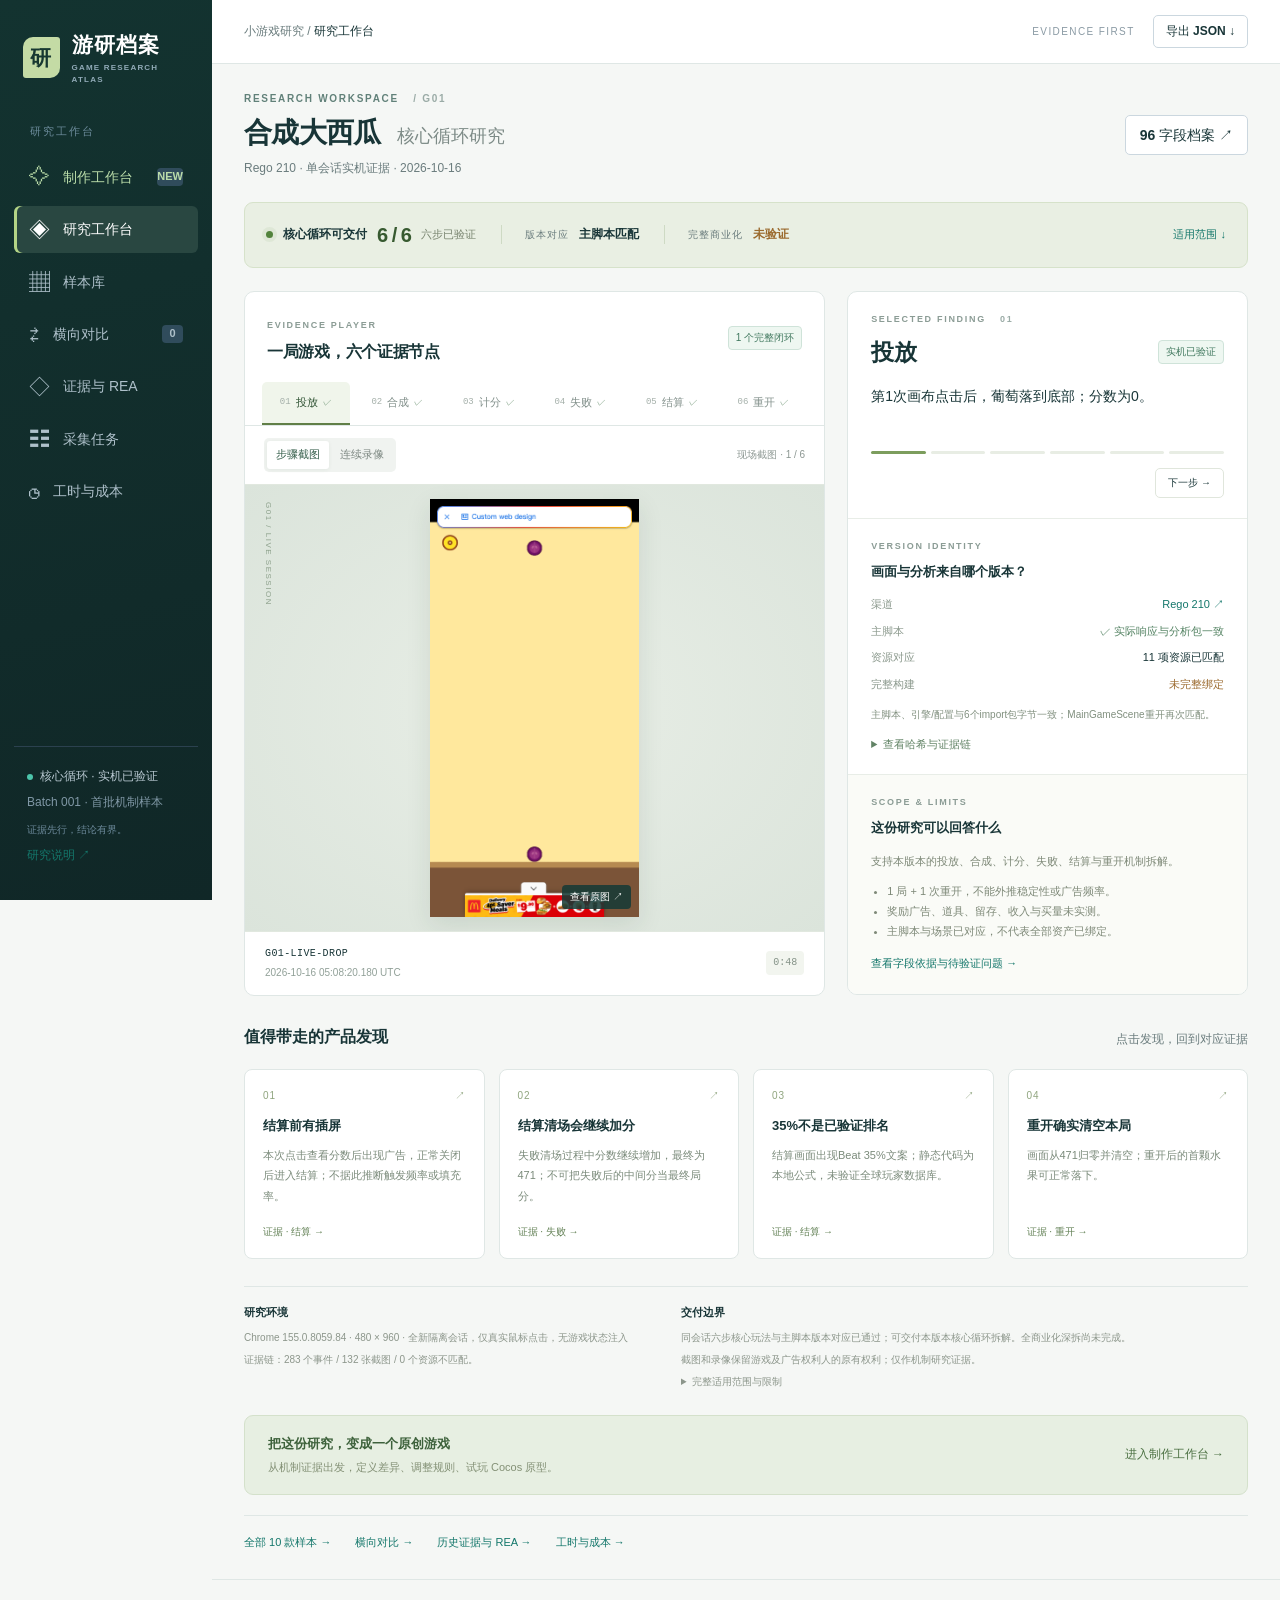
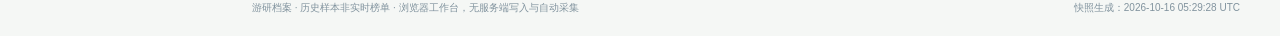
==== commit 2b109672: "Connect research evidence to an original Cocos creation studio Add design parameters, local revision" ====
--- a/docs/index.html
+++ b/docs/index.html
@@ -1,4 +1,4 @@
 <!doctype html>
-<html lang="zh-CN"><head><meta charset="utf-8"><meta name="viewport" content="width=device-width,initial-scale=1"><meta name="description" content="游研档案：以可追溯证据研究小游戏机制。六步实机证据、版本对应、96字段拆解与跨样本研究工作台。"><title>游研档案 · 小游戏研究工作台</title><link rel="stylesheet" href="styles.css"><script src="core.js" defer></script><script src="app.js" defer></script></head>
-<body><a class="skip" href="#main">跳到主内容</a><aside class="sidebar"><a class="brand" href="#workbench"><span class="brand-mark">研</span><span>游研档案<small>GAME RESEARCH ATLAS</small></span></a><div class="side-caption">研究工作台</div><nav aria-label="主导航"><a href="#workbench" data-nav="workbench"><span>◈</span>研究工作台</a><a href="#library" data-nav="library"><span>▦</span>样本库</a><a href="#compare" data-nav="compare"><span>⇄</span>横向对比 <b id="compare-count">0</b></a><a href="#evidence" data-nav="evidence"><span>◇</span>证据与 REA</a><a href="#operations" data-nav="operations"><span>☷</span>采集任务</a><a href="#cost" data-nav="cost"><span>◷</span>工时与成本</a></nav><div class="side-bottom"><span class="status-dot"></span>核心循环 · 实机已验证<p>Batch 001 · 首批机制样本</p><small>证据先行，结论有界。</small><p><a href="about.html">研究说明 ↗</a></p></div></aside>
+<html lang="zh-CN"><head><meta charset="utf-8"><meta name="viewport" content="width=device-width,initial-scale=1"><meta name="description" content="游研档案：从游戏研究到原创制作。机制证据、设计蓝图、Cocos原型试玩与制作包导出。"><title>游研档案 · 小游戏研究工作台</title><link rel="stylesheet" href="styles.css"><link rel="stylesheet" href="studio.css"><script src="core.js" defer></script><script src="studio-core.js" defer></script><script src="studio.js" defer></script><script src="app.js" defer></script></head>
+<body><a class="skip" href="#main">跳到主内容</a><aside class="sidebar"><a class="brand" href="#workbench"><span class="brand-mark">研</span><span>游研档案<small>GAME RESEARCH ATLAS</small></span></a><div class="side-caption">研究工作台</div><nav aria-label="主导航"><a href="#studio" data-nav="studio"><span>✧</span>制作工作台 <b>NEW</b></a><a href="#workbench" data-nav="workbench"><span>◈</span>研究工作台</a><a href="#library" data-nav="library"><span>▦</span>样本库</a><a href="#compare" data-nav="compare"><span>⇄</span>横向对比 <b id="compare-count">0</b></a><a href="#evidence" data-nav="evidence"><span>◇</span>证据与 REA</a><a href="#operations" data-nav="operations"><span>☷</span>采集任务</a><a href="#cost" data-nav="cost"><span>◷</span>工时与成本</a></nav><div class="side-bottom"><span class="status-dot"></span>核心循环 · 实机已验证<p>Batch 001 · 首批机制样本</p><small>证据先行，结论有界。</small><p><a href="about.html">研究说明 ↗</a></p></div></aside>
 <div class="workspace"><header class="topbar"><span>小游戏研究 / <strong id="breadcrumb">样本库</strong></span><div><span class="local-chip">EVIDENCE FIRST</span><button class="button small" id="export">导出 JSON ↓</button></div></header><main id="main" tabindex="-1"><div class="loading">正在读取研究快照…</div></main><footer>游研档案 · 历史样本非实时榜单 · 浏览器工作台，无服务端写入与自动采集<span id="snapshot-date"></span></footer></div><div id="toast" role="status" aria-live="polite"></div></body></html>
--- a/docs/studio.css
+++ b/docs/studio.css
@@ -0,0 +1,7 @@
+.studio-hero{background:#12372f;border-radius:16px;padding:36px 40px;color:#eef8f1;display:flex;justify-content:space-between;gap:24px;overflow:hidden;position:relative}.studio-hero .eyebrow{color:#a4c6b5;font-size:10px}.studio-beta{font-size:8px;border:1px solid #557367;padding:4px 7px;border-radius:3px;margin-left:12px}.studio-hero h1{font-size:34px;letter-spacing:-1.2px;font-weight:550;margin:17px 0 12px}.studio-hero p{color:#b6cfc2;max-width:530px;font-size:13px}.studio-hero-tags{display:flex;gap:15px;align-items:center;margin-top:27px;color:#cee5d7;font-size:11px}.studio-hero-tags i{font-style:normal;color:#618573}.studio-orbit{width:170px;min-width:170px;height:160px;position:relative;margin-right:12px;align-self:center;display:grid;place-items:center}.studio-orbit i{position:absolute;inset:8px;border:1px solid #537760;border-radius:50%;transform:rotate(-30deg) scaleX(1.4)}.studio-orbit i+ i{transform:rotate(60deg) scaleX(1.4);border-color:#456653}.studio-orbit b{font-size:31px;letter-spacing:8px;font-weight:500;color:#d7efb7;z-index:1}.studio-orbit b span{display:block;text-align:center;font-size:14px;line-height:1.3;color:#7d9c70}.studio-service{display:flex;align-items:center;gap:24px;font-size:10px;color:#6c8078;padding:17px 4px 24px;flex-wrap:wrap}.studio-service>span:first-child{color:#2c6755}.studio-service>a{margin-left:auto;font-size:10px}.studio-layout{display:grid;grid-template-columns:300px minmax(0,1fr);gap:23px;align-items:start}.studio-editor.panel{padding:24px;border-radius:12px;margin:0}.studio-section-heading{display:flex;align-items:center;justify-content:space-between;gap:10px}.studio-section-heading .eyebrow{font-size:9px;letter-spacing:1.4px}.studio-dot-label{font-size:9px;color:#80948c}.studio-editor h2{font-size:19px;margin:8px 0 23px}.studio-editor label{display:block;font-size:11px;color:#526a61;margin-bottom:17px}.studio-editor input:not([type=checkbox]),.studio-editor select,.studio-editor textarea{display:block;width:100%;border:1px solid #dce5e0;background:#fafcfa;color:#213c31;border-radius:6px;padding:10px 11px;margin-top:7px;font:inherit;font-size:12px;min-width:0}.studio-editor textarea{resize:vertical;min-height:78px;font-family:inherit;line-height:1.7}.studio-editor input:focus,.studio-editor textarea:focus,.studio-editor select:focus{border-color:#83ab97;outline:2px solid #d1e4d8;outline-offset:0}.studio-presets{border:0;padding:0;display:flex;gap:5px;margin:0 0 18px;min-width:0}.studio-presets legend{font-size:11px;color:#526a61;margin-bottom:8px}.studio-presets button{background:white;border:1px solid #e0e8e3;color:#657d70;font-size:10px;padding:8px 4px;border-radius:5px;flex:1;white-space:nowrap}.studio-presets button.selected{background:#e9f3ed;color:#235d42;border-color:#86aa94}.studio-input-pair{display:grid;grid-template-columns:1fr 1fr;gap:12px}.studio-section-heading h3{font-size:12px;margin:6px 0 10px}.studio-section-heading a{font-size:9px}.studio-evidence-select{display:grid;grid-template-columns:1fr 1fr;gap:7px;margin-bottom:20px}.studio-evidence-select label{border:1px solid #e4eae6;border-radius:5px;margin:0;display:flex;gap:6px;align-items:center;padding:9px 7px;cursor:pointer;color:#2a4539;font-size:10px}.studio-evidence-select small{display:none}.studio-evidence-select input{accent-color:#31795b;margin:0}.studio-evidence-select .check-text{margin-left:auto;color:#80a88e;font-size:9px}.studio-assemble{width:100%;display:flex;justify-content:space-between;background:#205d44!important;border-color:#205d44!important;font-size:11px;padding:11px 13px!important}.studio-editor #studio-save-status{display:block;text-align:center;font-size:9px;color:#7a8c80;margin-top:10px}.studio-local-note{font-size:10px;color:#89988e;line-height:1.7;margin:20px 0 0;border-top:1px solid #edf0ed;padding-top:14px}.studio-output{min-width:0}.studio-tabs{display:flex;gap:6px;padding:5px;background:#e9eeeb;border:1px solid #e2e9e3;border-radius:9px;margin-bottom:17px}.studio-tabs button{background:transparent;border:0;border-radius:6px;padding:12px 8px;flex:1;color:#73857a;font-size:11px;white-space:nowrap}.studio-tabs button span{font-size:9px;margin-right:7px;color:#91a197}.studio-tabs button[aria-selected=true]{background:white;color:#234a36;box-shadow:0 1px 4px #1d3e2e12}.studio-blueprint{background:white;border:1px solid #e1e8e1;border-radius:12px;padding:28px}.studio-blueprint-top{display:flex;gap:24px;justify-content:space-between}.studio-blueprint .eyebrow{font-size:9px;letter-spacing:1.5px;color:#8b9c8f}.studio-blueprint h2{font-size:26px;letter-spacing:-.7px;margin:10px 0 8px;color:#254833}.studio-blueprint-top p{font-size:12px;color:#7c8e80;max-width:420px}.studio-palette{display:flex;align-items:center;margin-right:4px;padding-left:10px}.studio-palette i{height:30px;width:30px;border:3px solid white;border-radius:50%;margin-left:-9px}.studio-facts{display:grid;grid-template-columns:repeat(4,1fr);padding:20px 0;border-block:1px solid #edf1ed;margin:22px 0 26px;gap:12px}.studio-facts small{display:block;font-size:9px;color:#849487;margin-bottom:6px}.studio-facts strong{font-size:12px;font-weight:550;color:#355a42}.studio-blueprint section{margin:24px 0}.studio-blueprint h3{font-size:13px;color:#314e3b;margin:0 0 14px}.studio-decisions{display:grid;grid-template-columns:repeat(3,1fr);gap:10px}.studio-decisions>div{padding:14px;background:#f4f7f2;border-radius:7px;border:1px solid #edf0e8}.studio-decisions b{font-weight:500;font-size:11px;color:#9bac88}.studio-decisions p{font-size:11px;color:#57714b;margin:9px 0 0;line-height:1.8}.studio-loop{display:flex;align-items:center;justify-content:space-between;gap:4px}.studio-loop span{font-size:10px;text-align:center;color:#486d57}.studio-loop small{display:block;margin:0 auto 6px;border:1px solid #cddbd1;background:#f5f9f5;border-radius:7px;padding:7px 10px;font-size:10px;color:#6c9079}.studio-loop i{font-style:normal;font-size:11px;color:#b4c6b6}.studio-loop+.muted{font-size:10px;margin-top:14px}.studio-source-row{display:flex;align-items:center;gap:14px;border-bottom:1px solid #edf1ed;padding:13px 0}.studio-source-row>span{font-size:8px;white-space:nowrap;color:#799982;background:#f1f6f1;padding:4px;border-radius:3px}.studio-source-row p{font-size:10px;color:#728376;margin:0;flex:1}.studio-source-row b{font-size:12px;color:#9aae9f}.studio-art-direction{background:#f7f7ee;border-radius:7px;padding:17px}.studio-art-direction h3{font-size:11px}.studio-art-direction p{font-size:11px;color:#7c8065}.studio-art-direction small{font-size:9px;color:#a1a187}.studio-output-actions{display:flex;gap:10px;flex-wrap:wrap;margin-top:23px}.studio-output-actions .button{font-size:11px}.studio-warning{font-size:12px;color:#9a773f;background:#fff8e9;padding:14px;border-radius:6px}.studio-play{background:#fff;border:1px solid #e1e8e1;border-radius:12px;overflow:hidden}.studio-play-header{display:flex;justify-content:space-between;align-items:center;padding:22px 26px}.studio-play-header h2{font-size:19px;margin:6px 0}.studio-play-header p{font-size:10px;color:#7b8b81;margin:0}.studio-play-header .eyebrow{font-size:9px;color:#90a393}.studio-game-frame{background:radial-gradient(ellipse at 50% 40%,#dce8de,#e9eee8 60%);padding:24px;display:flex;justify-content:center}.studio-game-frame iframe{display:block;border:0;width:360px;height:640px;max-width:100%;border-radius:17px;background:#112b30;box-shadow:0 14px 40px #294b3826}.studio-play-note{padding:20px 26px}.studio-play-note strong{font-size:12px;color:#41644e}.studio-play-note p{font-size:10px;color:#869489}.studio-play-note .button{font-size:10px;margin-top:10px}.studio-gates{margin:25px 0}.studio-gates>div{display:flex;gap:12px;align-items:center;border-bottom:1px solid #edf1ec;padding:13px 0}.studio-gates p{margin:0;flex:1;font-size:11px;color:#657866}.studio-gates small{font-size:9px;color:#ad8f62;white-space:nowrap}.studio-gate-icon{color:#a4b8a8}.studio-download-grid{display:grid;grid-template-columns:1fr 1fr;gap:10px;margin:25px 0}.studio-download-grid button,.studio-download-grid a{border:1px solid #dbe5dd;padding:17px;text-align:left;background:#f5f8f4;border-radius:7px;color:#456f4f}.studio-download-grid strong{font-size:11px;display:block;font-weight:550}.studio-download-grid span{display:block;font-size:9px;margin-top:7px;color:#8d9b8b}.studio-revision{display:flex;gap:10px;align-items:center;padding:13px 0;border-bottom:1px solid #e9eee8}.studio-revision>span{flex:1}.studio-revision b{font-weight:500;font-size:12px}.studio-revision small{display:block;font-size:9px;color:#839381;margin-top:4px}.studio-import{display:flex;gap:15px;align-items:center;flex-wrap:wrap}.studio-import label{cursor:pointer;font-size:10px}.studio-import small{font-size:9px;color:#889a86}.studio-import input{position:absolute;width:1px;height:1px;opacity:0}.studio-import:focus-within label{outline:2px solid #247158}.studio-cost{margin-top:22px;padding:16px;border-radius:7px;background:#f7f7f1}.studio-cost strong{font-size:11px;color:#7d8068}.studio-cost p{font-size:10px;color:#8f927f;margin-bottom:0}.studio-capabilities{margin-top:32px;border-top:1px solid #dfe7df;padding:25px 0;display:grid;grid-template-columns:1fr 1.5fr;gap:35px}.studio-capabilities h2{font-size:17px;margin:10px 0;color:#3a5e43}.studio-capabilities p{font-size:11px;color:#899888}.studio-capabilities .eyebrow{font-size:9px;color:#9cac9b}.capability-grid{display:grid;grid-template-columns:repeat(3,1fr);gap:20px;align-items:center}.capability-grid strong{font-size:11px;color:#62806a}.capability-grid p{font-size:10px;line-height:1.9}.studio-cta{display:flex;align-items:center;justify-content:space-between;gap:18px;background:#e7efe2;border:1px solid #d4e1cb;border-radius:9px;padding:18px 23px;margin:20px 0}.studio-cta strong{display:block;color:#3d613b;font-size:13px}.studio-cta p{font-size:11px;color:#839075;margin:4px 0 0}.studio-cta>a{white-space:nowrap;font-size:12px;color:#4c7143}.sidebar a[data-nav=studio]{color:#badca9}.studio-editor .button.primary:hover{background:#194b36!important}
+@media(min-width:1500px){.studio-layout{grid-template-columns:330px minmax(0,1fr)}.studio-blueprint{padding:36px}.studio-hero{padding:40px 44px}}
+@media(max-width:1120px){.studio-layout{grid-template-columns:270px minmax(0,1fr);gap:16px}.studio-editor.panel{padding:19px}.studio-blueprint{padding:22px}.studio-orbit{display:none}.studio-decisions{grid-template-columns:1fr}.studio-decisions>div{display:flex;gap:15px;align-items:center;padding:11px}.studio-decisions p{margin:0}.studio-facts{grid-template-columns:1fr 1fr}.studio-capabilities{grid-template-columns:1fr}.studio-palette{display:none}.studio-source-row{gap:7px}.studio-source-row>span{font-size:7px}.studio-hero h1{font-size:29px}}
+@media(max-width:900px){.studio-layout{grid-template-columns:1fr}.studio-editor.panel{padding:22px}.studio-editor form{display:grid;grid-template-columns:1fr 1fr;gap:0 20px}.studio-editor form>.studio-section-heading,.studio-editor form>.studio-evidence-select,.studio-editor form>.studio-assemble,.studio-editor form>#studio-save-status{grid-column:1/-1}.studio-evidence-select{grid-template-columns:repeat(3,1fr)}.studio-editor form>label:nth-child(2){grid-row:1/3;grid-column:2}.studio-editor textarea{min-height:139px}.studio-palette{display:flex}.studio-decisions{grid-template-columns:repeat(3,1fr)}.studio-decisions>div{display:block}.studio-decisions p{margin-top:8px}.studio-facts{grid-template-columns:repeat(4,1fr)}}
+@media(max-width:520px){.studio-hero{padding:25px 23px;border-radius:10px}.studio-hero h1{font-size:25px;letter-spacing:-.8px;line-height:1.5}.studio-hero p{font-size:11px}.studio-beta{display:none}.studio-hero-tags{gap:7px;font-size:8px;flex-wrap:wrap}.studio-service{gap:7px;font-size:9px;padding-bottom:17px}.studio-service>a{margin-left:0}.studio-service>span:nth-child(2){width:100%}.studio-editor form{display:block}.studio-editor textarea{min-height:90px}.studio-evidence-select{grid-template-columns:repeat(3,1fr)}.studio-editor .studio-input-pair{gap:14px}.studio-editor.panel{padding:22px}.studio-blueprint{padding:20px}.studio-palette{display:none}.studio-facts{grid-template-columns:1fr 1fr}.studio-decisions{grid-template-columns:1fr}.studio-decisions>div{display:flex;gap:12px}.studio-decisions p{margin:0}.studio-blueprint h2{font-size:23px}.studio-loop span{font-size:9px}.studio-loop small{padding:7px}.studio-source-row{flex-wrap:wrap;gap:5px}.studio-source-row>span{font-size:8px}.studio-source-row p{flex-basis:80%;font-size:10px}.studio-source-row b{display:none}.studio-game-frame{padding:14px}.studio-game-frame iframe{height:580px;border-radius:10px}.studio-play-header{padding:20px}.studio-play-header .button{font-size:9px}.studio-tabs button{font-size:10px;padding:12px 3px}.studio-tabs button span{margin-right:4px}.studio-download-grid{grid-template-columns:1fr}.studio-gates small{font-size:8px}.studio-gates p{font-size:10px}.capability-grid{grid-template-columns:1fr;gap:10px}.capability-grid article{border-bottom:1px solid #e2e9de}.studio-cta{padding:17px;align-items:start}.studio-cta p{font-size:10px}.studio-cta>a{font-size:10px}.studio-capabilities{gap:14px}}
+
+.studio-build-receipt{padding:18px;border:1px solid #dae5d6;border-radius:7px;background:#f4f8f0;margin:18px 0}.studio-build-receipt strong{display:block;font-size:12px;color:#487244;margin:8px 0}.studio-build-receipt p{font-size:10px;color:#8a9c7e}.studio-build-receipt small{font-size:9px;display:block;color:#93a487}.studio-build-receipt a{font-size:10px;display:block;margin-top:9px}
